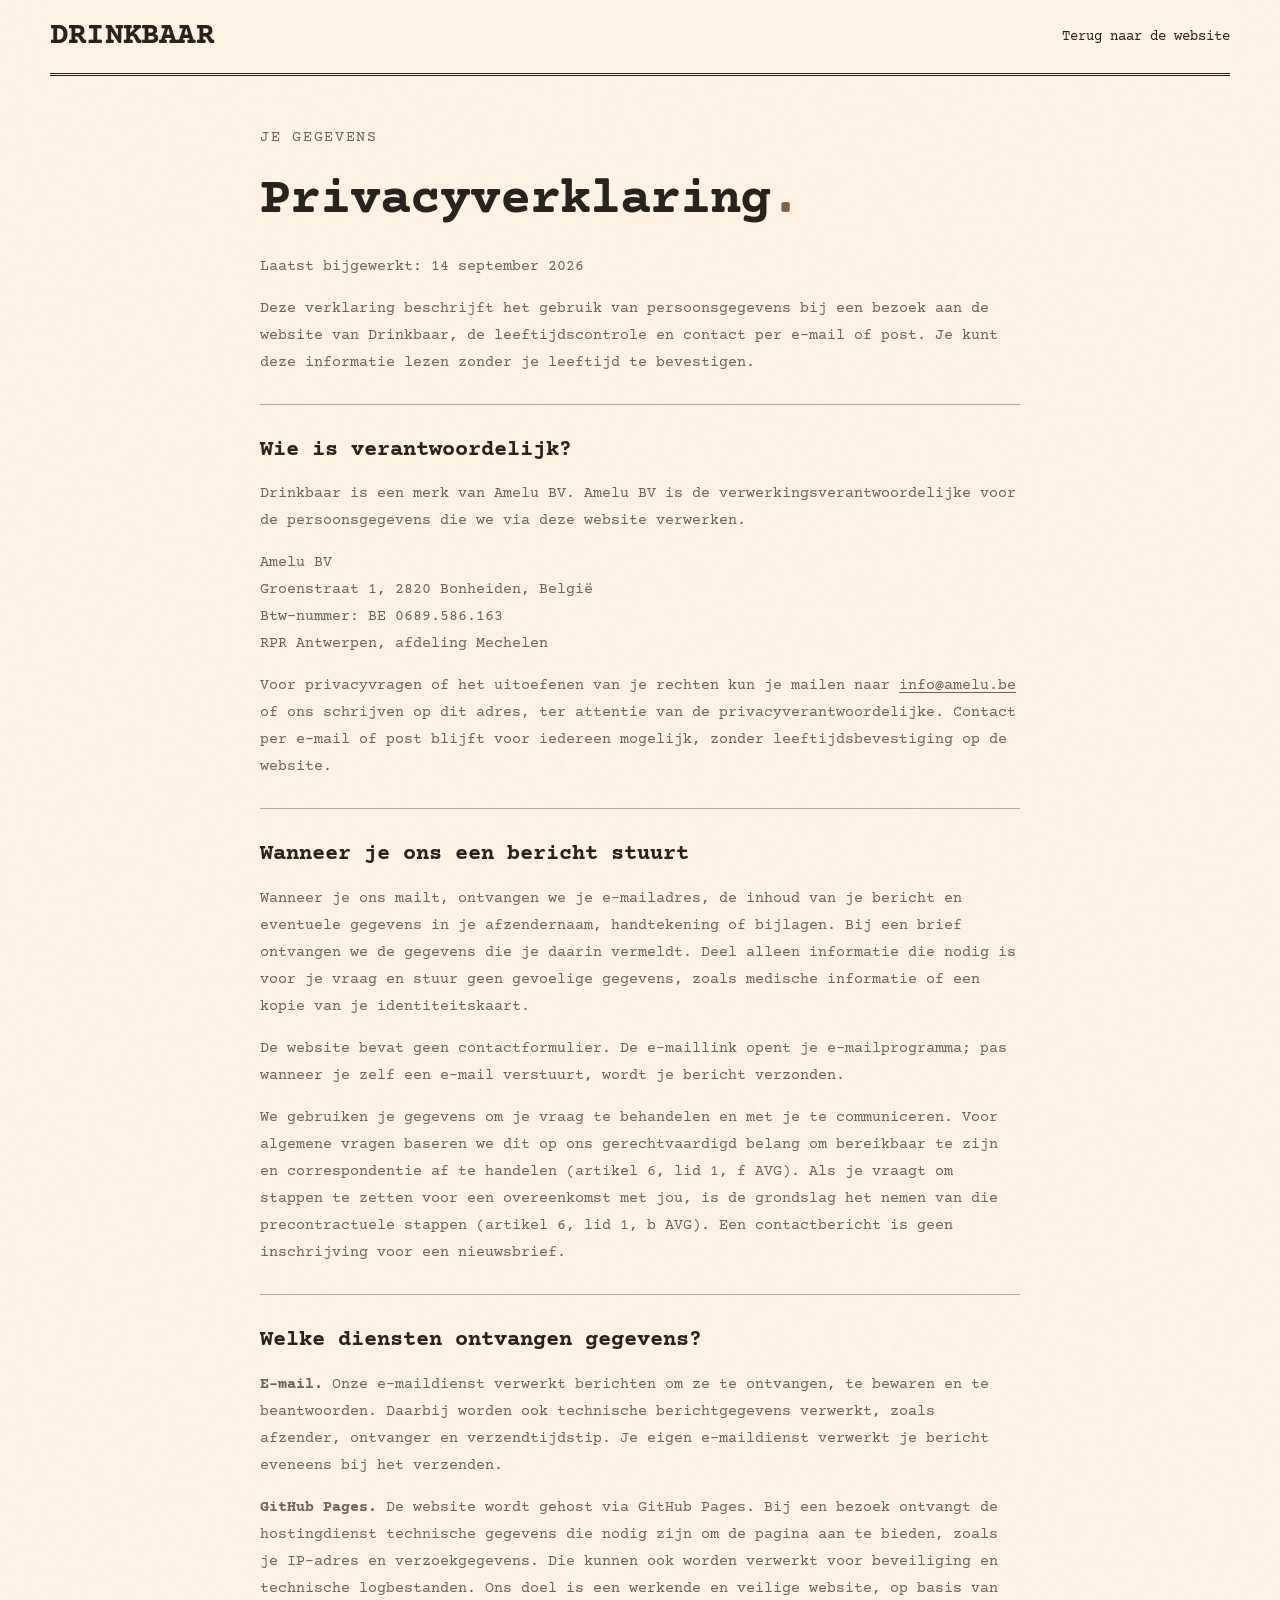
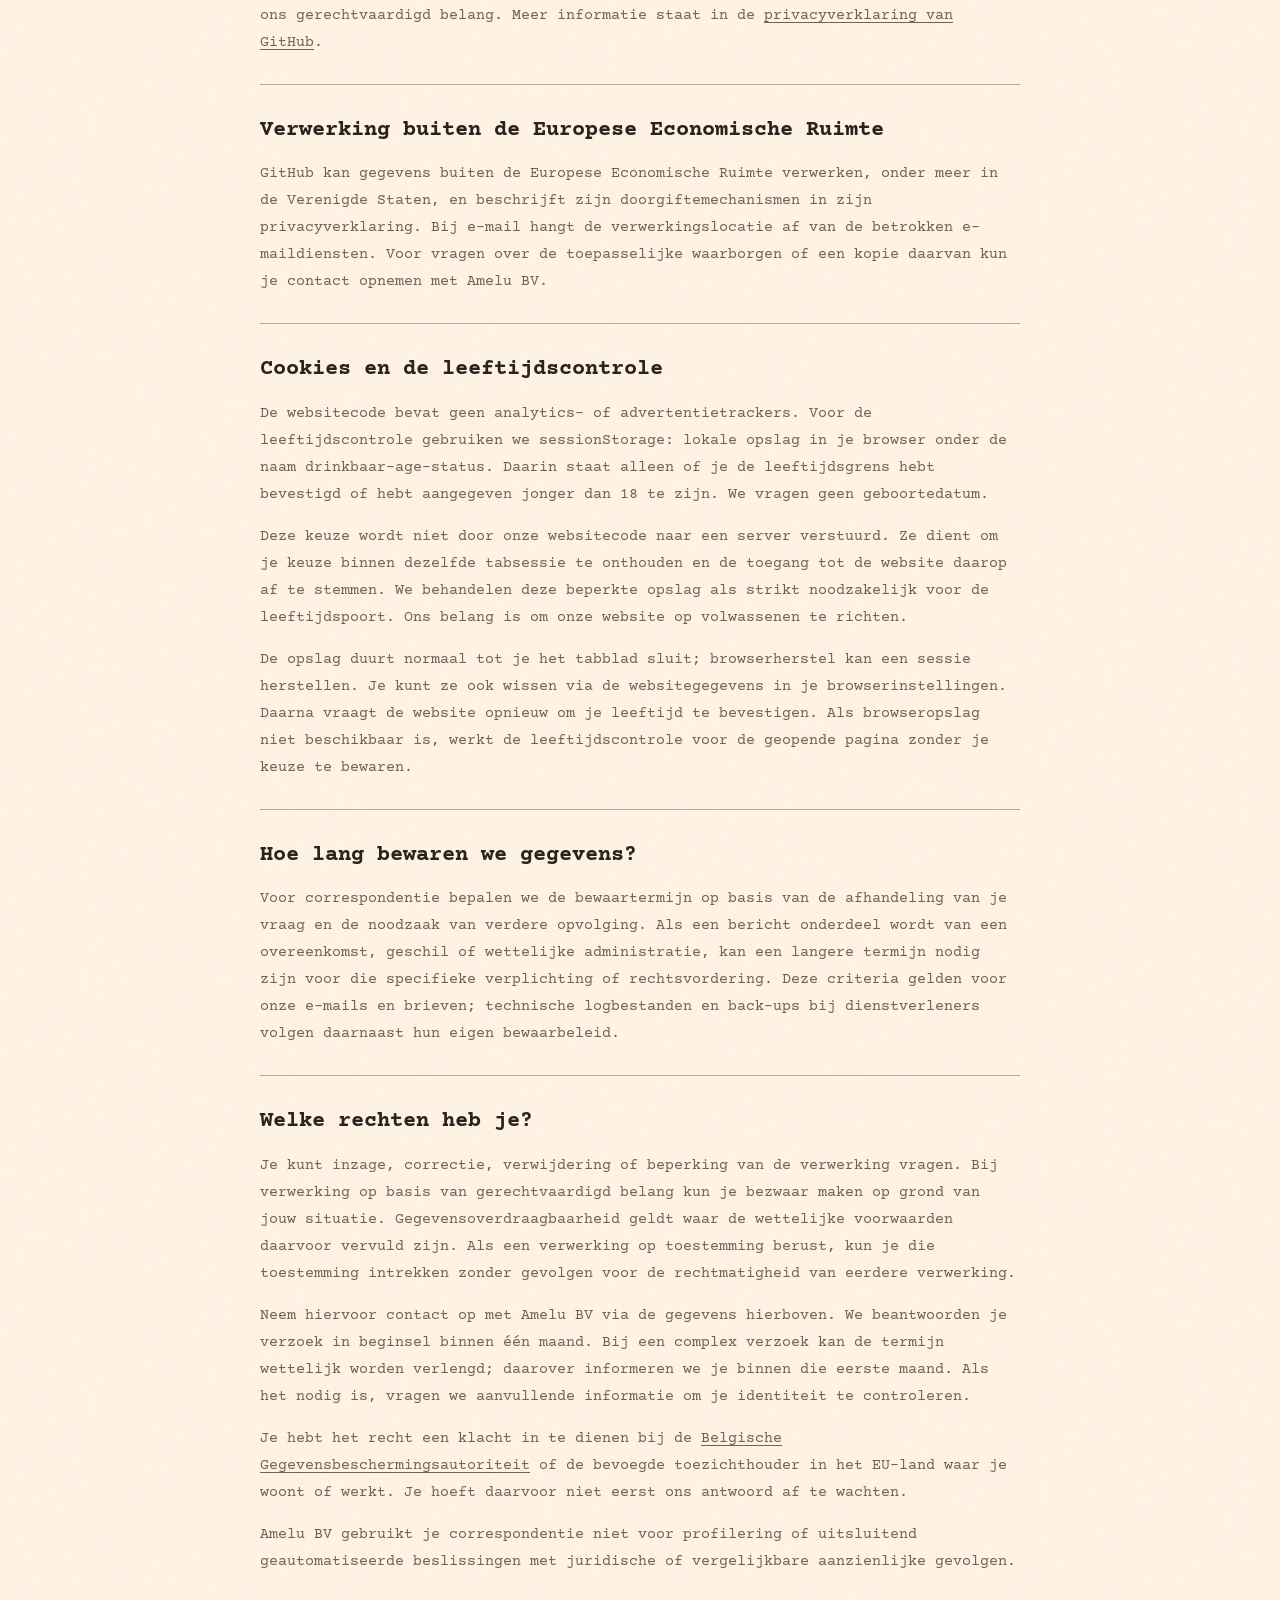
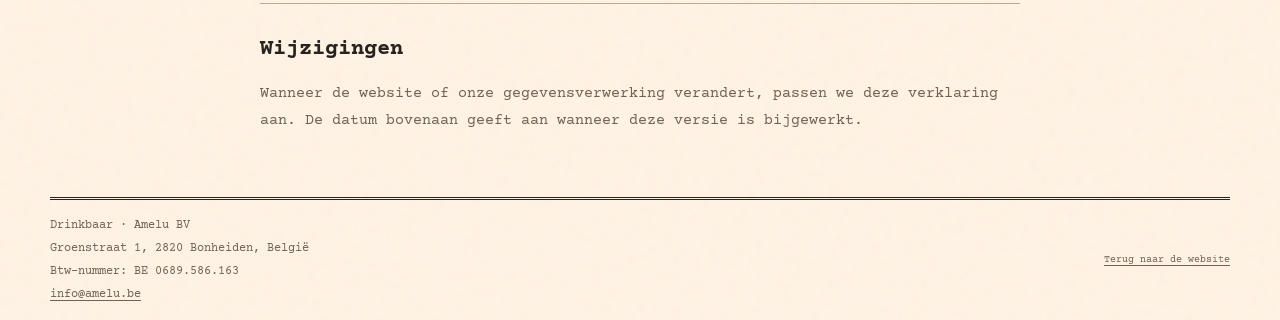
==== public/privacy.html @ 764ea4df "Add extra sections" ====
<!doctype html>
<html lang="nl">
<head>
  <meta charset="utf-8">
  <meta name="viewport" content="width=device-width,initial-scale=1">
  <meta name="theme-color" content="#fff3e4">
  <title>Privacyverklaring — Drinkbaar</title>
  <meta name="description" content="Hoe Amelu BV persoonsgegevens verwerkt op de website van Drinkbaar, welke diensten we gebruiken en welke rechten je hebt.">
  <link rel="icon" href="assets/img/favicon.svg" type="image/svg+xml">
  <link rel="stylesheet" href="assets/css/style.css">
</head>
<body class="privacy-page">
  <a class="skip-link" href="#main">Naar de inhoud</a>
  <header class="site-header wrap">
    <a class="brand" href="index.html" aria-label="Drinkbaar, naar de website">DRINKBAAR</a>
    <nav class="site-nav" aria-label="Navigatie">
      <ul><li><a href="index.html">Terug naar de website</a></li></ul>
    </nav>
  </header>
  <main id="main" class="privacy-content">
    <p class="eyebrow">JE GEGEVENS</p>
    <h1>Privacyverklaring<span class="title-period">.</span></h1>
    <p>Laatst bijgewerkt: <time datetime="2026-09-14">14 september 2026</time></p>
    <p>Deze verklaring beschrijft het gebruik van persoonsgegevens bij een bezoek aan de website van Drinkbaar, de leeftijdscontrole en contact per e-mail of post. Je kunt deze informatie lezen zonder je leeftijd te bevestigen.</p>

    <section aria-labelledby="responsible-title">
      <h2 id="responsible-title">Wie is verantwoordelijk?</h2>
      <p>Drinkbaar is een merk van Amelu BV. Amelu BV is de verwerkingsverantwoordelijke voor de persoonsgegevens die we via deze website verwerken.</p>
      <address>Amelu BV<br>Groenstraat 1, 2820 Bonheiden, België<br>Btw-nummer: BE 0689.586.163<br>RPR Antwerpen, afdeling Mechelen</address>
      <p>Voor privacyvragen of het uitoefenen van je rechten kun je mailen naar <a href="mailto:info@amelu.be">info@amelu.be</a> of ons schrijven op dit adres, ter attentie van de privacyverantwoordelijke. Contact per e-mail of post blijft voor iedereen mogelijk, zonder leeftijdsbevestiging op de website.</p>
    </section>

    <section aria-labelledby="contact-title">
      <h2 id="contact-title">Wanneer je ons een bericht stuurt</h2>
      <p>Wanneer je ons mailt, ontvangen we je e-mailadres, de inhoud van je bericht en eventuele gegevens in je afzendernaam, handtekening of bijlagen. Bij een brief ontvangen we de gegevens die je daarin vermeldt. Deel alleen informatie die nodig is voor je vraag en stuur geen gevoelige gegevens, zoals medische informatie of een kopie van je identiteitskaart.</p>
      <p>De website bevat geen contactformulier. De e-maillink opent je e-mailprogramma; pas wanneer je zelf een e-mail verstuurt, wordt je bericht verzonden.</p>
      <p>We gebruiken je gegevens om je vraag te behandelen en met je te communiceren. Voor algemene vragen baseren we dit op ons gerechtvaardigd belang om bereikbaar te zijn en correspondentie af te handelen (artikel 6, lid 1, f AVG). Als je vraagt om stappen te zetten voor een overeenkomst met jou, is de grondslag het nemen van die precontractuele stappen (artikel 6, lid 1, b AVG). Een contactbericht is geen inschrijving voor een nieuwsbrief.</p>
    </section>

    <section aria-labelledby="services-title">
      <h2 id="services-title">Welke diensten ontvangen gegevens?</h2>
      <p><strong>E-mail.</strong> Onze e-maildienst verwerkt berichten om ze te ontvangen, te bewaren en te beantwoorden. Daarbij worden ook technische berichtgegevens verwerkt, zoals afzender, ontvanger en verzendtijdstip. Je eigen e-maildienst verwerkt je bericht eveneens bij het verzenden.</p>
      <p><strong>GitHub Pages.</strong> De website wordt gehost via GitHub Pages. Bij een bezoek ontvangt de hostingdienst technische gegevens die nodig zijn om de pagina aan te bieden, zoals je IP-adres en verzoekgegevens. Die kunnen ook worden verwerkt voor beveiliging en technische logbestanden. Ons doel is een werkende en veilige website, op basis van ons gerechtvaardigd belang. Meer informatie staat in de <a href="https://docs.github.com/en/site-policy/privacy-policies/github-general-privacy-statement">privacyverklaring van GitHub</a>.</p>
    </section>

    <section aria-labelledby="transfers-title">
      <h2 id="transfers-title">Verwerking buiten de Europese Economische Ruimte</h2>
      <p>GitHub kan gegevens buiten de Europese Economische Ruimte verwerken, onder meer in de Verenigde Staten, en beschrijft zijn doorgiftemechanismen in zijn privacyverklaring. Bij e-mail hangt de verwerkingslocatie af van de betrokken e-maildiensten. Voor vragen over de toepasselijke waarborgen of een kopie daarvan kun je contact opnemen met Amelu BV.</p>
    </section>

    <section aria-labelledby="storage-title">
      <h2 id="storage-title">Cookies en de leeftijdscontrole</h2>
      <p>De websitecode bevat geen analytics- of advertentietrackers. Voor de leeftijdscontrole gebruiken we <code>sessionStorage</code>: lokale opslag in je browser onder de naam <code>drinkbaar-age-status</code>. Daarin staat alleen of je de leeftijdsgrens hebt bevestigd of hebt aangegeven jonger dan 18 te zijn. We vragen geen geboortedatum.</p>
      <p>Deze keuze wordt niet door onze websitecode naar een server verstuurd. Ze dient om je keuze binnen dezelfde tabsessie te onthouden en de toegang tot de website daarop af te stemmen. We behandelen deze beperkte opslag als strikt noodzakelijk voor de leeftijdspoort. Ons belang is om onze website op volwassenen te richten.</p>
      <p>De opslag duurt normaal tot je het tabblad sluit; browserherstel kan een sessie herstellen. Je kunt ze ook wissen via de websitegegevens in je browserinstellingen. Daarna vraagt de website opnieuw om je leeftijd te bevestigen. Als browseropslag niet beschikbaar is, werkt de leeftijdscontrole voor de geopende pagina zonder je keuze te bewaren.</p>
    </section>

    <section aria-labelledby="retention-title">
      <h2 id="retention-title">Hoe lang bewaren we gegevens?</h2>
      <p>Voor correspondentie bepalen we de bewaartermijn op basis van de afhandeling van je vraag en de noodzaak van verdere opvolging. Als een bericht onderdeel wordt van een overeenkomst, geschil of wettelijke administratie, kan een langere termijn nodig zijn voor die specifieke verplichting of rechtsvordering. Deze criteria gelden voor onze e-mails en brieven; technische logbestanden en back-ups bij dienstverleners volgen daarnaast hun eigen bewaarbeleid.</p>
    </section>

    <section aria-labelledby="rights-title">
      <h2 id="rights-title">Welke rechten heb je?</h2>
      <p>Je kunt inzage, correctie, verwijdering of beperking van de verwerking vragen. Bij verwerking op basis van gerechtvaardigd belang kun je bezwaar maken op grond van jouw situatie. Gegevensoverdraagbaarheid geldt waar de wettelijke voorwaarden daarvoor vervuld zijn. Als een verwerking op toestemming berust, kun je die toestemming intrekken zonder gevolgen voor de rechtmatigheid van eerdere verwerking.</p>
      <p>Neem hiervoor contact op met Amelu BV via de gegevens hierboven. We beantwoorden je verzoek in beginsel binnen één maand. Bij een complex verzoek kan de termijn wettelijk worden verlengd; daarover informeren we je binnen die eerste maand. Als het nodig is, vragen we aanvullende informatie om je identiteit te controleren.</p>
      <p>Je hebt het recht een klacht in te dienen bij de <a href="https://www.gegevensbeschermingsautoriteit.be/burger/acties/klacht-indienen">Belgische Gegevensbeschermingsautoriteit</a> of de bevoegde toezichthouder in het EU-land waar je woont of werkt. Je hoeft daarvoor niet eerst ons antwoord af te wachten.</p>
      <p>Amelu BV gebruikt je correspondentie niet voor profilering of uitsluitend geautomatiseerde beslissingen met juridische of vergelijkbare aanzienlijke gevolgen.</p>
    </section>

    <section aria-labelledby="changes-title">
      <h2 id="changes-title">Wijzigingen</h2>
      <p>Wanneer de website of onze gegevensverwerking verandert, passen we deze verklaring aan. De datum bovenaan geeft aan wanneer deze versie is bijgewerkt.</p>
    </section>
  </main>
  <footer class="site-footer wrap">
    <div class="company-details">
      <p>Drinkbaar · Amelu BV</p>
      <p>Groenstraat 1, 2820 Bonheiden, België</p>
      <p>Btw-nummer: BE 0689.586.163</p>
      <p><a class="text-link" href="mailto:info@amelu.be">info@amelu.be</a></p>
    </div>
    <p><a class="text-link" href="index.html">Terug naar de website</a></p>
  </footer>
</body>
</html>
---- public/assets/css/style.css ----
@font-face {
  font-family: 'Courier Prime';
  src: url('../font/CourierPrime-Regular.ttf') format('truetype');
  font-weight: 400;
  font-style: normal;
  font-display: swap;
}

@font-face {
  font-family: 'Courier Prime';
  src: url('../font/CourierPrime-Bold.ttf') format('truetype');
  font-weight: 700;
  font-style: normal;
  font-display: swap;
}

@font-face {
  font-family: 'Courier Prime';
  src: url('../font/CourierPrime-Italic.ttf') format('truetype');
  font-weight: 400;
  font-style: italic;
  font-display: swap;
}

@font-face {
  font-family: 'Courier Prime';
  src: url('../font/CourierPrime-BoldItalic.ttf') format('truetype');
  font-weight: 700;
  font-style: italic;
  font-display: swap;
}

:root {
  --paper: #fff3e4;
  --ink: #28231e;
  --muted: #706153;
  --line: #baa994;
  --mono: 'Courier Prime', 'Courier New', monospace;
  --warning-space: calc(5rem + env(safe-area-inset-bottom, 0px));
}

* { box-sizing: border-box; }
html { scroll-padding-top: 100px; scroll-padding-bottom: var(--warning-space); }
@media (prefers-reduced-motion: no-preference) {
  html { scroll-behavior: smooth; }
}
body {
  margin: 0;
  min-height: 100vh;
  min-height: 100svh;
  background: var(--paper);
  color: var(--ink);
  font-family: var(--mono);
  -webkit-font-smoothing: antialiased;
  background-image: url("data:image/svg+xml,%3Csvg viewBox='0 0 180 180' xmlns='http://www.w3.org/2000/svg'%3E%3Cfilter id='n'%3E%3CfeTurbulence type='fractalNoise' baseFrequency='.78' numOctaves='3' stitchTiles='stitch'/%3E%3C/filter%3E%3Cpath fill='%235b3c20' opacity='.035' filter='url(%23n)' d='M0 0h180v180H0z'/%3E%3C/svg%3E");
}
a { color: inherit; text-decoration: none; }
.text-link { text-decoration: underline; text-underline-offset: 3px; }
a:focus-visible { outline: 2px dashed var(--ink); outline-offset: 6px; }
::selection { background: var(--ink); color: var(--paper); }
.wrap { width: min(1180px, calc(100% - 100px)); margin-inline: auto; }
.skip-link { position: fixed; top: 10px; left: 10px; transform: translateY(-150%); z-index: 10; background: var(--paper); padding: 14px; }
.skip-link:focus { transform: translateY(0); }
.site-header { position: sticky; top: 0; z-index: 5; align-self: start; display: grid; grid-template-columns: auto 1fr; align-items: center; min-height: 76px; padding-block: 12px; border-bottom: 3px double var(--ink); gap: 8px 24px; background: var(--paper); }
.site-nav { justify-self: end; }
.alcohol-warning { margin: 0; color: var(--ink); font-size: 16px; font-weight: 700; line-height: 1.5; text-align: center; }
.bottom-warning { position: fixed; inset: auto 0 0; z-index: 6; padding: 12px 20px calc(12px + env(safe-area-inset-bottom, 0px)); border-top: 3px double var(--ink); background: var(--paper); }
.brand { font-size: 31px; font-weight: 700; letter-spacing: -.8px; }
.site-nav ul { display: flex; flex-wrap: wrap; align-items: center; gap: 8px 24px; list-style: none; margin: 0; padding: 0; }
.site-nav a { display: inline-flex; align-items: center; min-height: 44px; font-size: 14px; text-decoration: underline; text-decoration-color: transparent; text-underline-offset: 6px; }
.site-nav a:hover, .site-nav a:focus-visible { text-decoration-color: currentColor; }
main { display: grid; }
.hero { display: grid; grid-template-columns: 1.05fr 1fr; gap: 60px; align-items: center; padding-block: 26px; }
.hero-copy { min-width: 0; }
.eyebrow { font-size: 11px; line-height: 1.6; font-weight: 400; letter-spacing: 1.7px; margin: 0 0 20px; }
h1 { font-size: clamp(64px, 12vh, 108px); font-size: clamp(64px, 12svh, 108px); line-height: .98; letter-spacing: -5px; margin: 0 0 22px; font-weight: 700; }
.title-period { color: #826347; }
.hero-tagline { font-size: 17px; font-weight: 700; line-height: 1.5; margin: 0 0 14px; }
.hero-description { font-size: 15px; line-height: 1.85; max-width: 43ch; margin: 0; color: var(--muted); }
.hero-art {
  min-width: 0;
  margin: 0;
  justify-self: center;
  /* Reserve space for the header, frame and footer. */
  width: min(100%, calc((100vh - 230px) * 2 / 3 + 20px));
  width: min(100%, calc((100svh - 230px) * 2 / 3 + 20px));
}
.photo-frame { padding: 9px; border: 1px solid var(--line); background: #f8edde; transform: rotate(1.5deg); box-shadow: 5px 8px 0 #3827170a; }
.product-photo { display: block; width: 100%; height: auto; aspect-ratio: 2 / 3; object-fit: contain; }
.hero-art figcaption { display: flex; flex-wrap: wrap; justify-content: space-between; gap: 8px; font-size: 9px; padding: 16px 3px 0; letter-spacing: .6px; color: var(--muted); }
.site-footer { display: flex; justify-content: space-between; align-items: center; gap: 16px; min-height: 64px; padding-block: 16px; border-top: 3px double var(--ink); }
.site-footer p { margin: 0; font-size: 10px; line-height: 1.6; color: var(--muted); }
.company-details { display: grid; gap: 4px; }
.site-footer .company-details p { font-size: 12px; }

.about, .contact { display: grid; grid-template-columns: 1.05fr 1fr; gap: 60px; padding-block: 48px; border-top: 3px double var(--ink); }
.about-heading, .about-story { min-width: 0; }
.about-heading blockquote { max-width: 25ch; margin: 28px 0 0; padding-left: 20px; border-left: 1px solid var(--line); color: var(--muted); font-size: 20px; line-height: 1.5; }
.about-story p { margin: 0 0 20px; color: var(--muted); font-size: 15px; line-height: 1.85; }
.about-story p:last-child { margin-bottom: 0; }
.about-story .about-footnote { padding-top: 16px; border-top: 1px solid var(--line); font-size: 13px; line-height: 1.7; }
.about-footnote:focus-visible { outline: 2px dashed var(--ink); outline-offset: 4px; }
.contact-copy, .contact-details { min-width: 0; }
.about-heading h2, .contact-copy h2 { font-size: clamp(32px, 4vw, 48px); line-height: 1.1; letter-spacing: -1.5px; margin: 0 0 22px; }
.contact-copy > p:not(.eyebrow) { max-width: 38ch; margin: 0; color: var(--muted); font-size: 15px; line-height: 1.85; }
.contact-details { padding: 28px; border: 1px solid var(--line); background: #f8edde; }
.contact-details .eyebrow { margin-bottom: 8px; }
.contact-email { display: inline-block; padding-block: 8px; font-size: clamp(20px, 3vw, 28px); font-weight: 700; overflow-wrap: anywhere; }
.contact-details address { margin-top: 24px; font-style: normal; font-size: 15px; line-height: 1.8; color: var(--muted); }
.contact-details > p:not(.eyebrow) { margin: 16px 0 0; font-size: 12px; line-height: 1.6; color: var(--muted); }

.privacy-page { min-height: 100svh; display: flex; flex-direction: column; }
.privacy-page .site-header { position: static; align-self: auto; }
.privacy-content { width: min(760px, calc(100% - 40px)); margin-inline: auto; padding-block: 48px; flex: 1; display: block; }
.privacy-content h1 { font-size: clamp(30px, 6vw, 52px); line-height: 1.15; letter-spacing: -1px; overflow-wrap: anywhere; }
.privacy-content h2 { margin: 32px 0 12px; font-size: 22px; line-height: 1.3; }
.privacy-content p, .privacy-content li, .privacy-content address { font-size: 15px; line-height: 1.8; color: var(--muted); }
.privacy-content address { font-style: normal; }
.privacy-content ul { padding-left: 22px; }
.privacy-content a { text-decoration: underline; text-underline-offset: 3px; overflow-wrap: anywhere; }
.privacy-content code { font: inherit; overflow-wrap: anywhere; }
.privacy-content section { border-top: 1px solid var(--line); margin-top: 28px; }

@media (max-width: 1000px) {
  .wrap { width: calc(100% - 64px); }
  .hero { gap: 36px; }
  .about, .contact { gap: 36px; }
  .hero-tagline { font-size: 15px; }
  .hero-description { font-size: 14px; }
}

/* Short windows and zoomed layouts may scroll rather than clip content. */
@media (min-width: 761px) and (max-height: 650px) {
  .hero { padding-block: 20px; }
  h1 { font-size: 64px; margin-bottom: 16px; }
  .eyebrow { margin-bottom: 14px; }
  .hero-description { font-size: 14px; line-height: 1.7; }
  .hero-art { min-width: 180px; }
}

@media (max-width: 760px) {
  html { scroll-padding-top: 150px; }
  .wrap { width: calc(100% - 40px); }
  .site-header { grid-template-columns: 1fr; min-height: 72px; gap: 8px; padding-block: 12px 0; }
  .brand { font-size: 24px; }
  .site-nav { width: 100%; }
  .site-nav ul { gap: 4px 24px; }
  .hero { grid-template-columns: 1fr; padding-block: 32px; gap: 30px; }
  .about, .contact { grid-template-columns: 1fr; padding-block: 32px; gap: 28px; }
  .eyebrow { font-size: 10px; }
  h1 { font-size: clamp(76px, 18vw, 104px); }
  .hero-tagline { font-size: 16px; }
  .hero-description { font-size: 14px; max-width: 46ch; }
  .hero-art { width: min(100% - 8px, 340px); }
  .site-footer { flex-wrap: wrap; gap: 8px 20px; }
}

@media (max-width: 380px) {
  .brand { font-size: 21px; }
  .site-nav ul { column-gap: 16px; }
}

/* Keep the website unavailable until an adult visitor confirms their age. */
.site-content {
  min-height: 100vh;
  min-height: 100svh;
  display: grid;
  grid-template-rows: auto 1fr auto;
  padding-bottom: var(--warning-space);
}
.site-content[hidden], .age-gate[hidden], .age-actions[hidden] { display: none; }
.age-gate {
  min-height: 100vh;
  min-height: 100svh;
  display: grid;
  place-items: center;
  padding: 24px;
  background-color: var(--paper);
  background-image: inherit;
}
.age-card {
  width: min(100%, 540px);
  padding: clamp(24px, 5vw, 48px);
  border: 1px solid var(--line);
  outline: 1px solid var(--line);
  outline-offset: -8px;
  background: #f8edde;
  box-shadow: 6px 8px 0 #3827170a;
  text-align: center;
}
.age-brand { margin: 0 0 32px; padding-bottom: 24px; border-bottom: 3px double var(--ink); }
.age-card .eyebrow { margin-bottom: 16px; color: var(--muted); }
.age-card h2 { font-size: clamp(25px, 5vw, 34px); line-height: 1.2; font-weight: 400; margin: 0 0 20px; }
.age-card h2:focus { outline: none; }
.age-card > p:not(.brand):not(.eyebrow):not(.alcohol-warning) { color: var(--muted); font-size: 14px; line-height: 1.7; }
.age-actions { display: grid; gap: 12px; margin-top: 28px; }
.age-actions button {
  width: 100%;
  min-height: 48px;
  padding: 14px 16px;
  border: 1px solid var(--ink);
  border-radius: 0;
  font: inherit;
  font-size: 14px;
  line-height: 1.5;
  background: var(--ink);
  color: var(--paper);
  cursor: pointer;
}
.age-actions .age-secondary { background: transparent; color: var(--ink); }
.age-actions button:hover:not(:disabled) { background: #544333; color: var(--paper); }
.age-actions button:focus-visible { outline: 2px dashed var(--ink); outline-offset: 4px; }
.age-actions button:disabled { opacity: .5; cursor: not-allowed; }
.age-warning { margin-top: 26px; padding: 16px 12px; border: 1px solid var(--ink); }
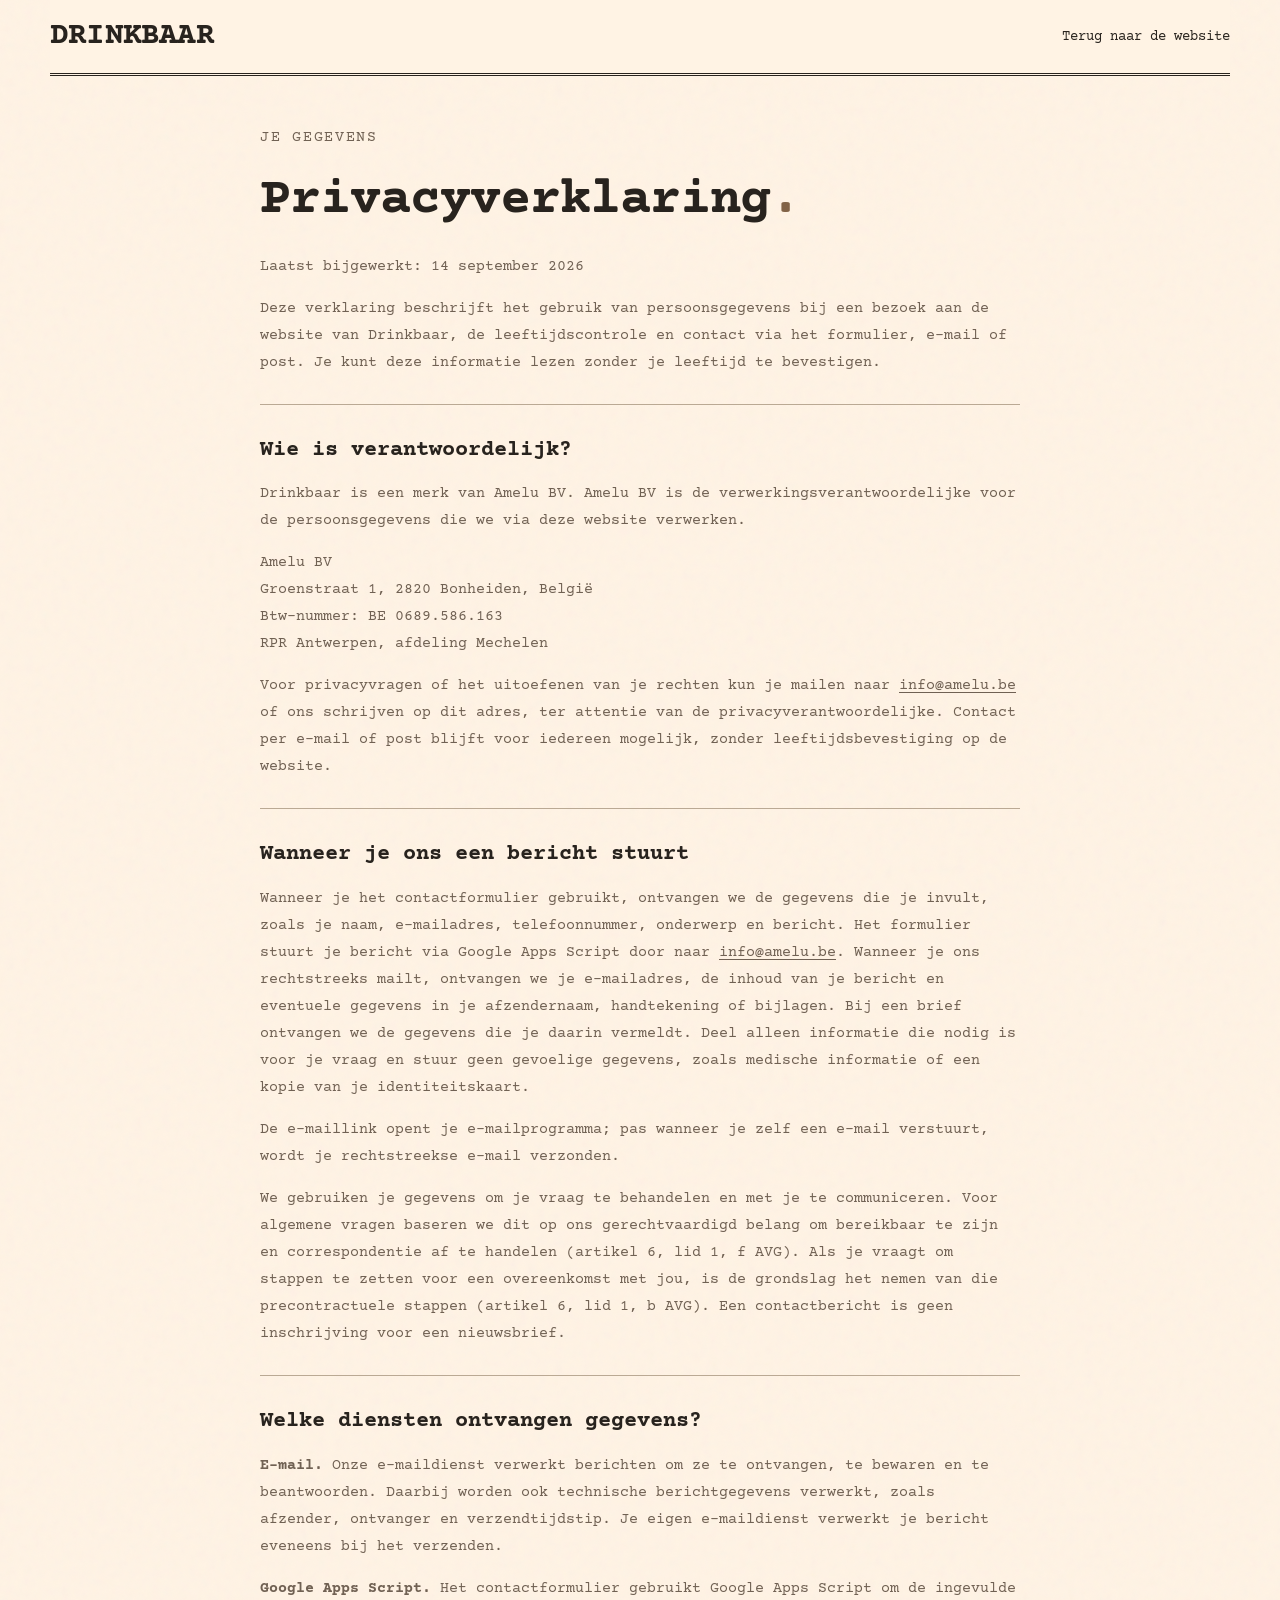
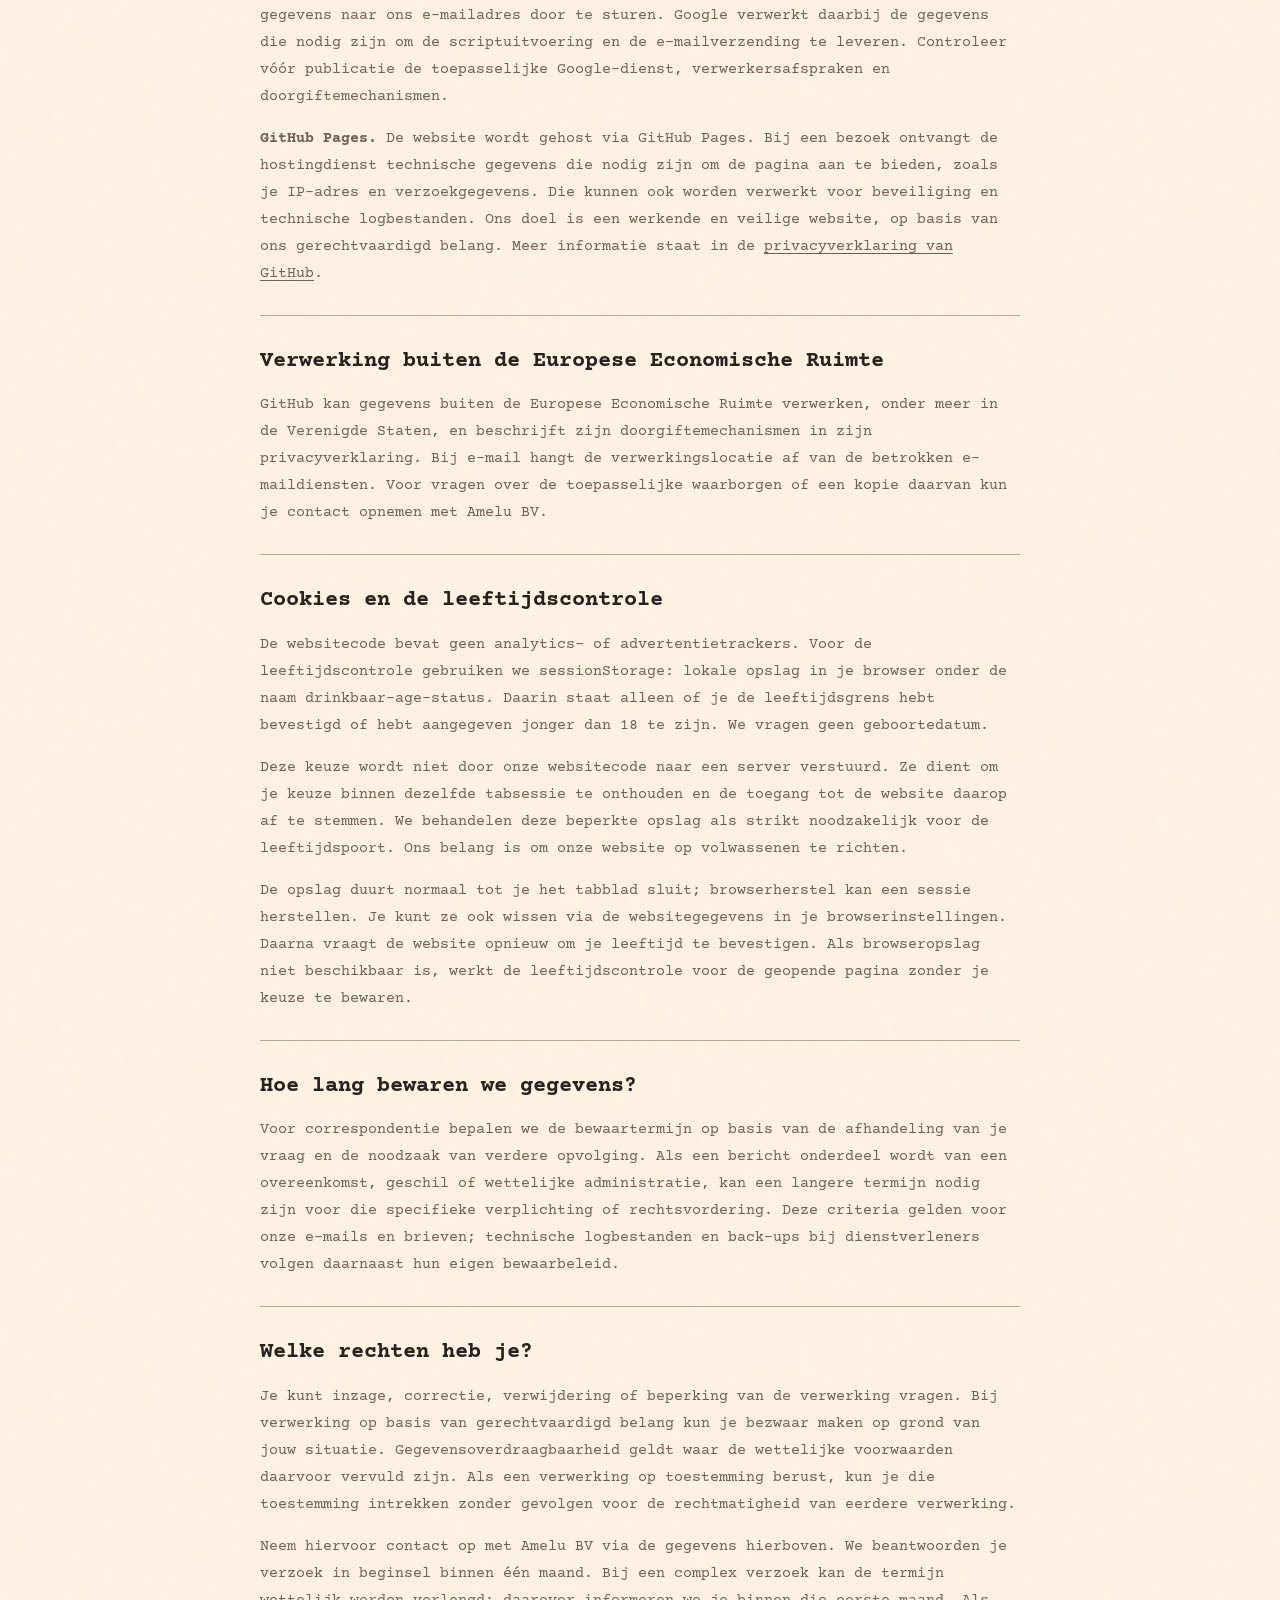
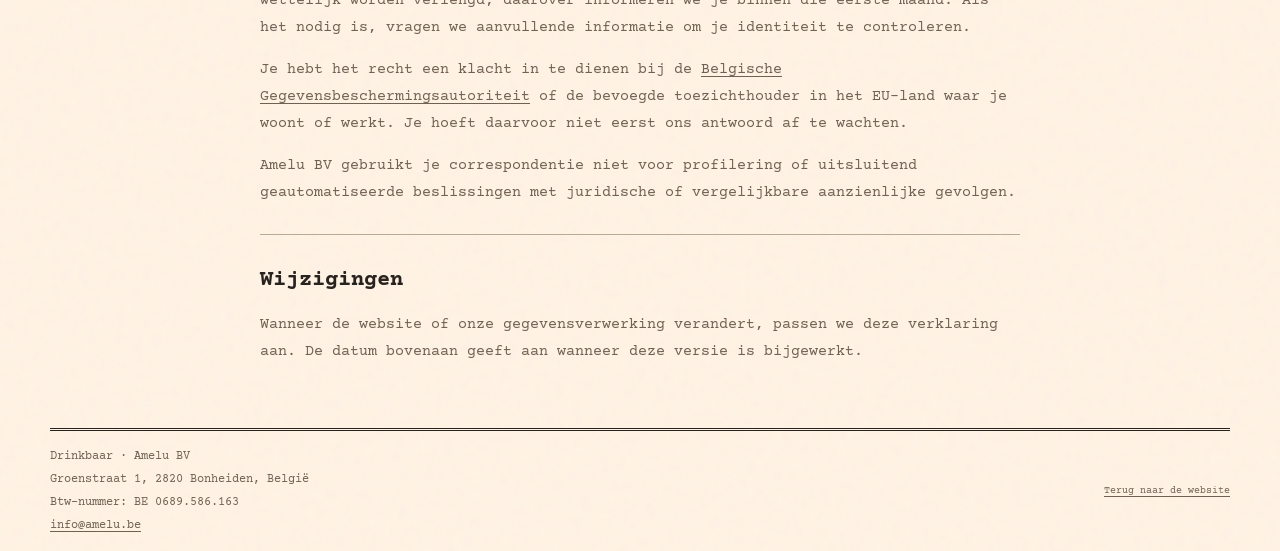
==== commit 3c399b91: "Update contact form" ====
--- a/public/privacy.html
+++ b/public/privacy.html
@@ -21,7 +21,7 @@
     <p class="eyebrow">JE GEGEVENS</p>
     <h1>Privacyverklaring<span class="title-period">.</span></h1>
     <p>Laatst bijgewerkt: <time datetime="2026-09-14">14 september 2026</time></p>
-    <p>Deze verklaring beschrijft het gebruik van persoonsgegevens bij een bezoek aan de website van Drinkbaar, de leeftijdscontrole en contact per e-mail of post. Je kunt deze informatie lezen zonder je leeftijd te bevestigen.</p>
+    <p>Deze verklaring beschrijft het gebruik van persoonsgegevens bij een bezoek aan de website van Drinkbaar, de leeftijdscontrole en contact via het formulier, e-mail of post. Je kunt deze informatie lezen zonder je leeftijd te bevestigen.</p>
 
     <section aria-labelledby="responsible-title">
       <h2 id="responsible-title">Wie is verantwoordelijk?</h2>
@@ -32,14 +32,15 @@
 
     <section aria-labelledby="contact-title">
       <h2 id="contact-title">Wanneer je ons een bericht stuurt</h2>
-      <p>Wanneer je ons mailt, ontvangen we je e-mailadres, de inhoud van je bericht en eventuele gegevens in je afzendernaam, handtekening of bijlagen. Bij een brief ontvangen we de gegevens die je daarin vermeldt. Deel alleen informatie die nodig is voor je vraag en stuur geen gevoelige gegevens, zoals medische informatie of een kopie van je identiteitskaart.</p>
-      <p>De website bevat geen contactformulier. De e-maillink opent je e-mailprogramma; pas wanneer je zelf een e-mail verstuurt, wordt je bericht verzonden.</p>
+      <p>Wanneer je het contactformulier gebruikt, ontvangen we de gegevens die je invult, zoals je naam, e-mailadres, telefoonnummer, onderwerp en bericht. Het formulier stuurt je bericht via Google Apps Script door naar <a href="mailto:info@amelu.be">info@amelu.be</a>. Wanneer je ons rechtstreeks mailt, ontvangen we je e-mailadres, de inhoud van je bericht en eventuele gegevens in je afzendernaam, handtekening of bijlagen. Bij een brief ontvangen we de gegevens die je daarin vermeldt. Deel alleen informatie die nodig is voor je vraag en stuur geen gevoelige gegevens, zoals medische informatie of een kopie van je identiteitskaart.</p>
+      <p>De e-maillink opent je e-mailprogramma; pas wanneer je zelf een e-mail verstuurt, wordt je rechtstreekse e-mail verzonden.</p>
       <p>We gebruiken je gegevens om je vraag te behandelen en met je te communiceren. Voor algemene vragen baseren we dit op ons gerechtvaardigd belang om bereikbaar te zijn en correspondentie af te handelen (artikel 6, lid 1, f AVG). Als je vraagt om stappen te zetten voor een overeenkomst met jou, is de grondslag het nemen van die precontractuele stappen (artikel 6, lid 1, b AVG). Een contactbericht is geen inschrijving voor een nieuwsbrief.</p>
     </section>
 
     <section aria-labelledby="services-title">
       <h2 id="services-title">Welke diensten ontvangen gegevens?</h2>
       <p><strong>E-mail.</strong> Onze e-maildienst verwerkt berichten om ze te ontvangen, te bewaren en te beantwoorden. Daarbij worden ook technische berichtgegevens verwerkt, zoals afzender, ontvanger en verzendtijdstip. Je eigen e-maildienst verwerkt je bericht eveneens bij het verzenden.</p>
+      <p><strong>Google Apps Script.</strong> Het contactformulier gebruikt Google Apps Script om de ingevulde gegevens naar ons e-mailadres door te sturen. Google verwerkt daarbij de gegevens die nodig zijn om de scriptuitvoering en de e-mailverzending te leveren. Controleer vóór publicatie de toepasselijke Google-dienst, verwerkersafspraken en doorgiftemechanismen.</p>
       <p><strong>GitHub Pages.</strong> De website wordt gehost via GitHub Pages. Bij een bezoek ontvangt de hostingdienst technische gegevens die nodig zijn om de pagina aan te bieden, zoals je IP-adres en verzoekgegevens. Die kunnen ook worden verwerkt voor beveiliging en technische logbestanden. Ons doel is een werkende en veilige website, op basis van ons gerechtvaardigd belang. Meer informatie staat in de <a href="https://docs.github.com/en/site-policy/privacy-policies/github-general-privacy-statement">privacyverklaring van GitHub</a>.</p>
     </section>
 
--- a/public/assets/css/style.css
+++ b/public/assets/css/style.css
@@ -108,6 +108,49 @@
 .contact-email { display: inline-block; padding-block: 8px; font-size: clamp(20px, 3vw, 28px); font-weight: 700; overflow-wrap: anywhere; }
 .contact-details address { margin-top: 24px; font-style: normal; font-size: 15px; line-height: 1.8; color: var(--muted); }
 .contact-details > p:not(.eyebrow) { margin: 16px 0 0; font-size: 12px; line-height: 1.6; color: var(--muted); }
+.contact-form { display: grid; gap: 16px; }
+.form-field { display: grid; gap: 7px; }
+.form-field label { font-size: 12px; line-height: 1.4; }
+.form-field label > span:not(.optional) { color: #826347; }
+.form-field .optional { color: var(--muted); font-size: 11px; }
+.form-field input, .form-field textarea {
+  width: 100%;
+  padding: 11px 12px;
+  border: 1px solid var(--line);
+  border-radius: 0;
+  background: var(--paper);
+  color: var(--ink);
+  font: inherit;
+  font-size: 14px;
+  line-height: 1.5;
+}
+.form-field textarea { min-height: 150px; resize: vertical; }
+.form-field input:focus, .form-field textarea:focus { outline: 2px dashed var(--ink); outline-offset: 2px; }
+.form-field input:invalid:not(:placeholder-shown), .form-field textarea:invalid:not(:placeholder-shown) { border-color: #8b3e2f; }
+.form-submit {
+  justify-self: start;
+  min-height: 48px;
+  padding: 12px 18px;
+  border: 1px solid var(--ink);
+  border-radius: 0;
+  background: var(--ink);
+  color: var(--paper);
+  cursor: pointer;
+  font: inherit;
+  font-size: 14px;
+}
+.form-submit:hover:not(:disabled), .form-submit:focus-visible { background: #544333; }
+.form-submit:focus-visible { outline: 2px dashed var(--ink); outline-offset: 4px; }
+.form-submit:disabled { opacity: .6; cursor: wait; }
+.form-status { min-height: 1.6em; margin: 0 !important; font-size: 12px !important; }
+.form-status[data-state="error"] { color: #8b3e2f; }
+.form-status[data-state="success"] { color: #44643e; }
+.form-note { margin: 0 !important; font-size: 11px !important; }
+.form-honeypot { position: absolute; width: 1px; height: 1px; overflow: hidden; clip: rect(0 0 0 0); clip-path: inset(50%); white-space: nowrap; }
+.contact-direct { margin-top: 32px; padding-top: 24px; border-top: 1px solid var(--line); }
+.contact-direct .eyebrow { margin-bottom: 8px; }
+.contact-direct address { margin-top: 14px; }
+.contact-direct > p:last-child { margin-top: 8px; }
 
 .privacy-page { min-height: 100svh; display: flex; flex-direction: column; }
 .privacy-page .site-header { position: static; align-self: auto; }
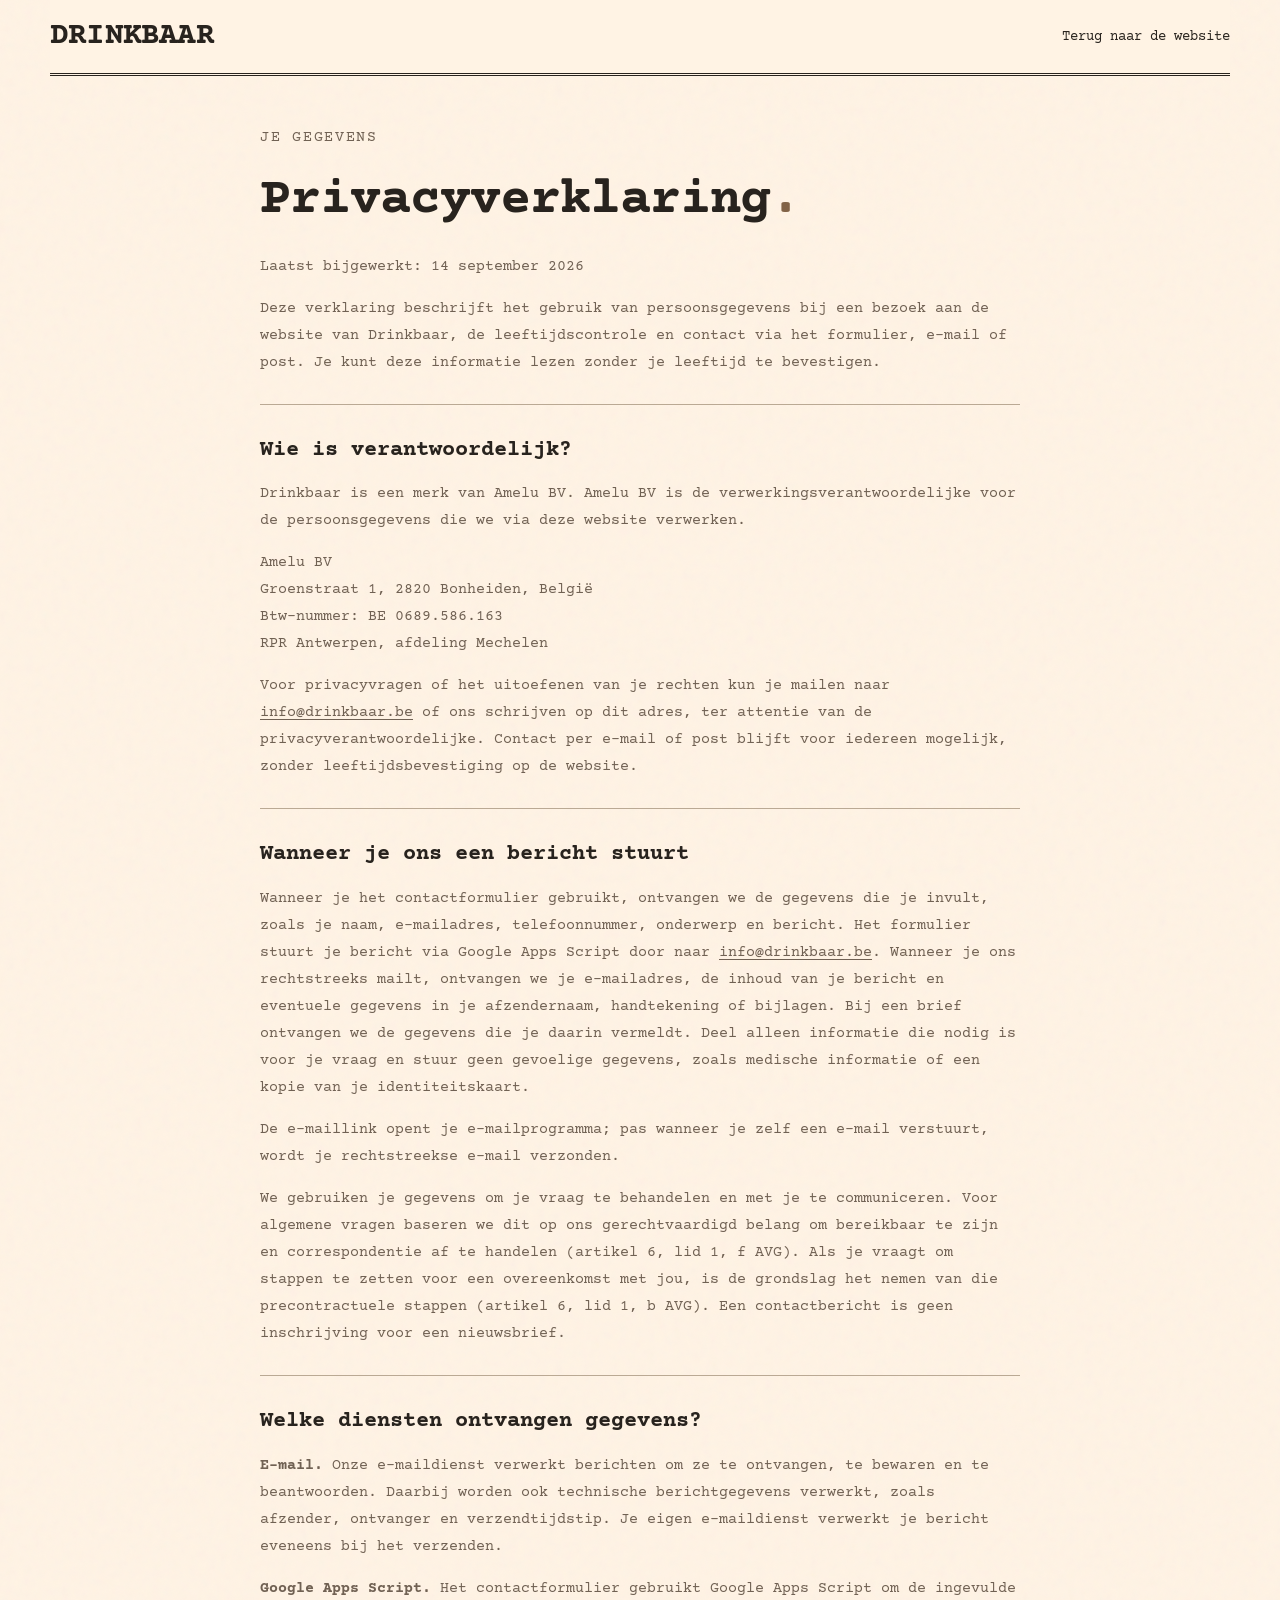
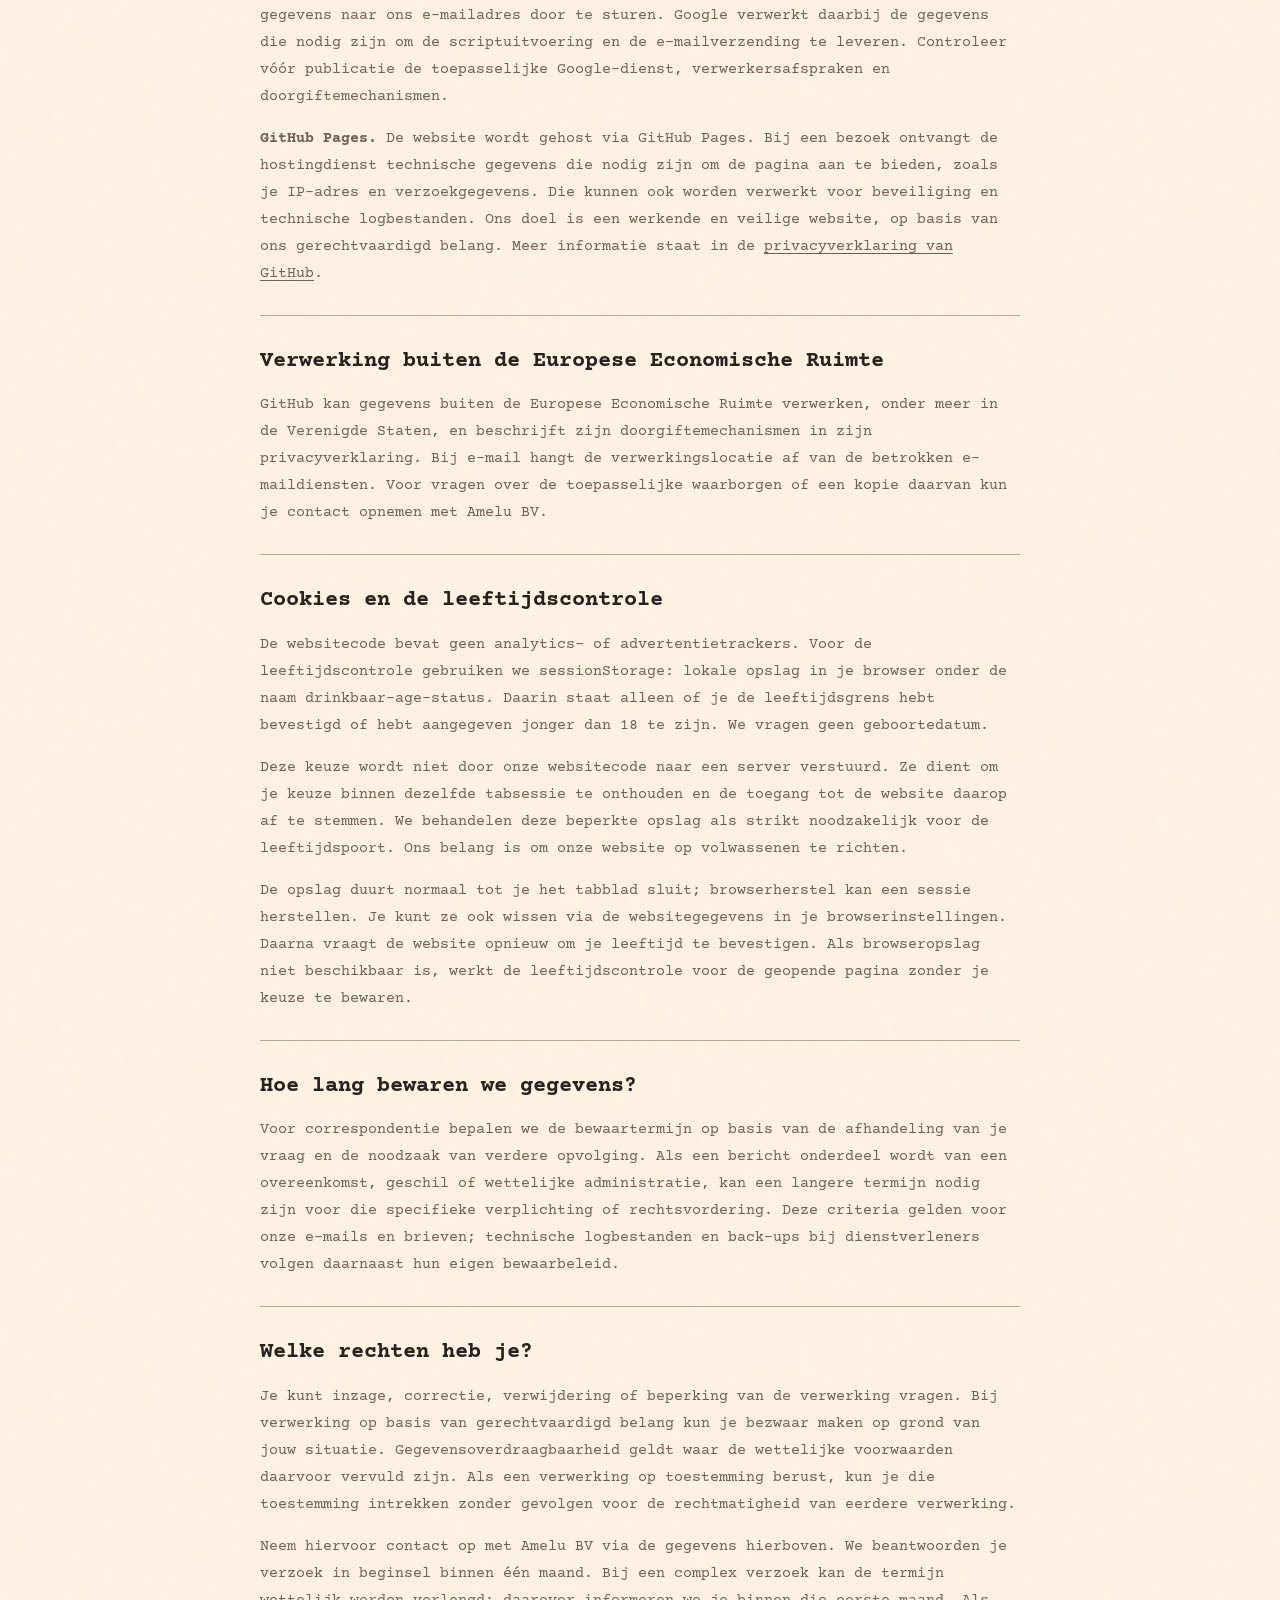
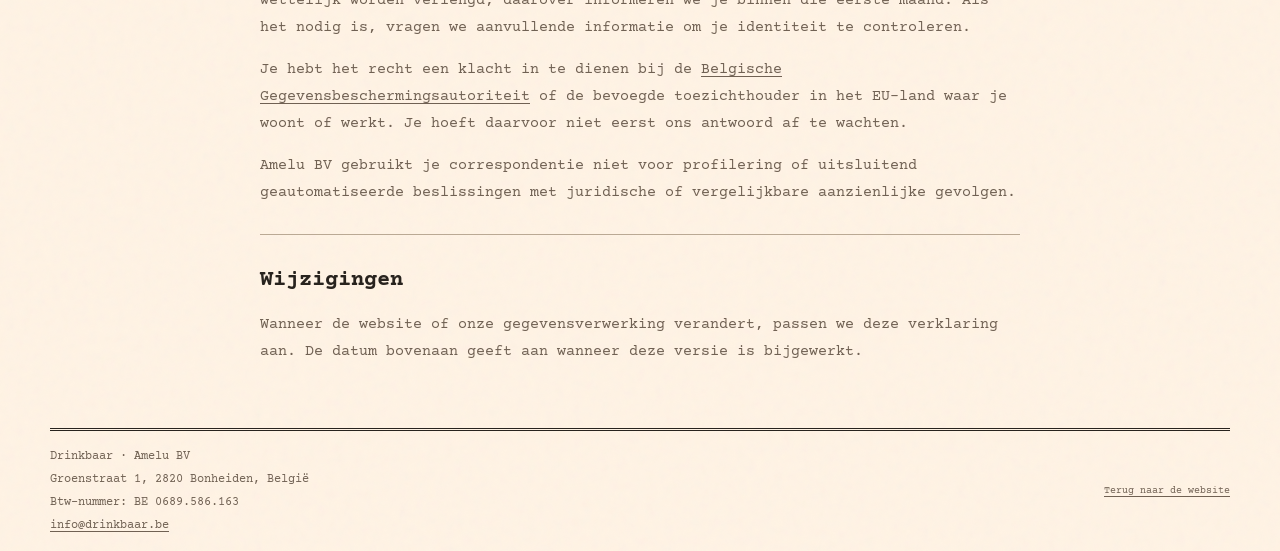
==== commit 9d96ae98: "Update email address in README.md and index.html, add privacy policy link to index.html" ====
--- a/public/privacy.html
+++ b/public/privacy.html
@@ -27,12 +27,12 @@
       <h2 id="responsible-title">Wie is verantwoordelijk?</h2>
       <p>Drinkbaar is een merk van Amelu BV. Amelu BV is de verwerkingsverantwoordelijke voor de persoonsgegevens die we via deze website verwerken.</p>
       <address>Amelu BV<br>Groenstraat 1, 2820 Bonheiden, België<br>Btw-nummer: BE 0689.586.163<br>RPR Antwerpen, afdeling Mechelen</address>
-      <p>Voor privacyvragen of het uitoefenen van je rechten kun je mailen naar <a href="mailto:info@amelu.be">info@amelu.be</a> of ons schrijven op dit adres, ter attentie van de privacyverantwoordelijke. Contact per e-mail of post blijft voor iedereen mogelijk, zonder leeftijdsbevestiging op de website.</p>
+      <p>Voor privacyvragen of het uitoefenen van je rechten kun je mailen naar <a href="mailto:info@drinkbaar.be">info@drinkbaar.be</a> of ons schrijven op dit adres, ter attentie van de privacyverantwoordelijke. Contact per e-mail of post blijft voor iedereen mogelijk, zonder leeftijdsbevestiging op de website.</p>
     </section>
 
     <section aria-labelledby="contact-title">
       <h2 id="contact-title">Wanneer je ons een bericht stuurt</h2>
-      <p>Wanneer je het contactformulier gebruikt, ontvangen we de gegevens die je invult, zoals je naam, e-mailadres, telefoonnummer, onderwerp en bericht. Het formulier stuurt je bericht via Google Apps Script door naar <a href="mailto:info@amelu.be">info@amelu.be</a>. Wanneer je ons rechtstreeks mailt, ontvangen we je e-mailadres, de inhoud van je bericht en eventuele gegevens in je afzendernaam, handtekening of bijlagen. Bij een brief ontvangen we de gegevens die je daarin vermeldt. Deel alleen informatie die nodig is voor je vraag en stuur geen gevoelige gegevens, zoals medische informatie of een kopie van je identiteitskaart.</p>
+      <p>Wanneer je het contactformulier gebruikt, ontvangen we de gegevens die je invult, zoals je naam, e-mailadres, telefoonnummer, onderwerp en bericht. Het formulier stuurt je bericht via Google Apps Script door naar <a href="mailto:info@drinkbaar.be">info@drinkbaar.be</a>. Wanneer je ons rechtstreeks mailt, ontvangen we je e-mailadres, de inhoud van je bericht en eventuele gegevens in je afzendernaam, handtekening of bijlagen. Bij een brief ontvangen we de gegevens die je daarin vermeldt. Deel alleen informatie die nodig is voor je vraag en stuur geen gevoelige gegevens, zoals medische informatie of een kopie van je identiteitskaart.</p>
       <p>De e-maillink opent je e-mailprogramma; pas wanneer je zelf een e-mail verstuurt, wordt je rechtstreekse e-mail verzonden.</p>
       <p>We gebruiken je gegevens om je vraag te behandelen en met je te communiceren. Voor algemene vragen baseren we dit op ons gerechtvaardigd belang om bereikbaar te zijn en correspondentie af te handelen (artikel 6, lid 1, f AVG). Als je vraagt om stappen te zetten voor een overeenkomst met jou, is de grondslag het nemen van die precontractuele stappen (artikel 6, lid 1, b AVG). Een contactbericht is geen inschrijving voor een nieuwsbrief.</p>
     </section>
@@ -79,7 +79,7 @@
       <p>Drinkbaar · Amelu BV</p>
       <p>Groenstraat 1, 2820 Bonheiden, België</p>
       <p>Btw-nummer: BE 0689.586.163</p>
-      <p><a class="text-link" href="mailto:info@amelu.be">info@amelu.be</a></p>
+      <p><a class="text-link" href="mailto:info@drinkbaar.be">info@drinkbaar.be</a></p>
     </div>
     <p><a class="text-link" href="index.html">Terug naar de website</a></p>
   </footer>
--- a/public/assets/css/style.css
+++ b/public/assets/css/style.css
@@ -105,8 +105,6 @@
 .contact-copy > p:not(.eyebrow) { max-width: 38ch; margin: 0; color: var(--muted); font-size: 15px; line-height: 1.85; }
 .contact-details { padding: 28px; border: 1px solid var(--line); background: #f8edde; }
 .contact-details .eyebrow { margin-bottom: 8px; }
-.contact-email { display: inline-block; padding-block: 8px; font-size: clamp(20px, 3vw, 28px); font-weight: 700; overflow-wrap: anywhere; }
-.contact-details address { margin-top: 24px; font-style: normal; font-size: 15px; line-height: 1.8; color: var(--muted); }
 .contact-details > p:not(.eyebrow) { margin: 16px 0 0; font-size: 12px; line-height: 1.6; color: var(--muted); }
 .contact-form { display: grid; gap: 16px; }
 .form-field { display: grid; gap: 7px; }
@@ -147,11 +145,6 @@
 .form-status[data-state="success"] { color: #44643e; }
 .form-note { margin: 0 !important; font-size: 11px !important; }
 .form-honeypot { position: absolute; width: 1px; height: 1px; overflow: hidden; clip: rect(0 0 0 0); clip-path: inset(50%); white-space: nowrap; }
-.contact-direct { margin-top: 32px; padding-top: 24px; border-top: 1px solid var(--line); }
-.contact-direct .eyebrow { margin-bottom: 8px; }
-.contact-direct address { margin-top: 14px; }
-.contact-direct > p:last-child { margin-top: 8px; }
-
 .privacy-page { min-height: 100svh; display: flex; flex-direction: column; }
 .privacy-page .site-header { position: static; align-self: auto; }
 .privacy-content { width: min(760px, calc(100% - 40px)); margin-inline: auto; padding-block: 48px; flex: 1; display: block; }
